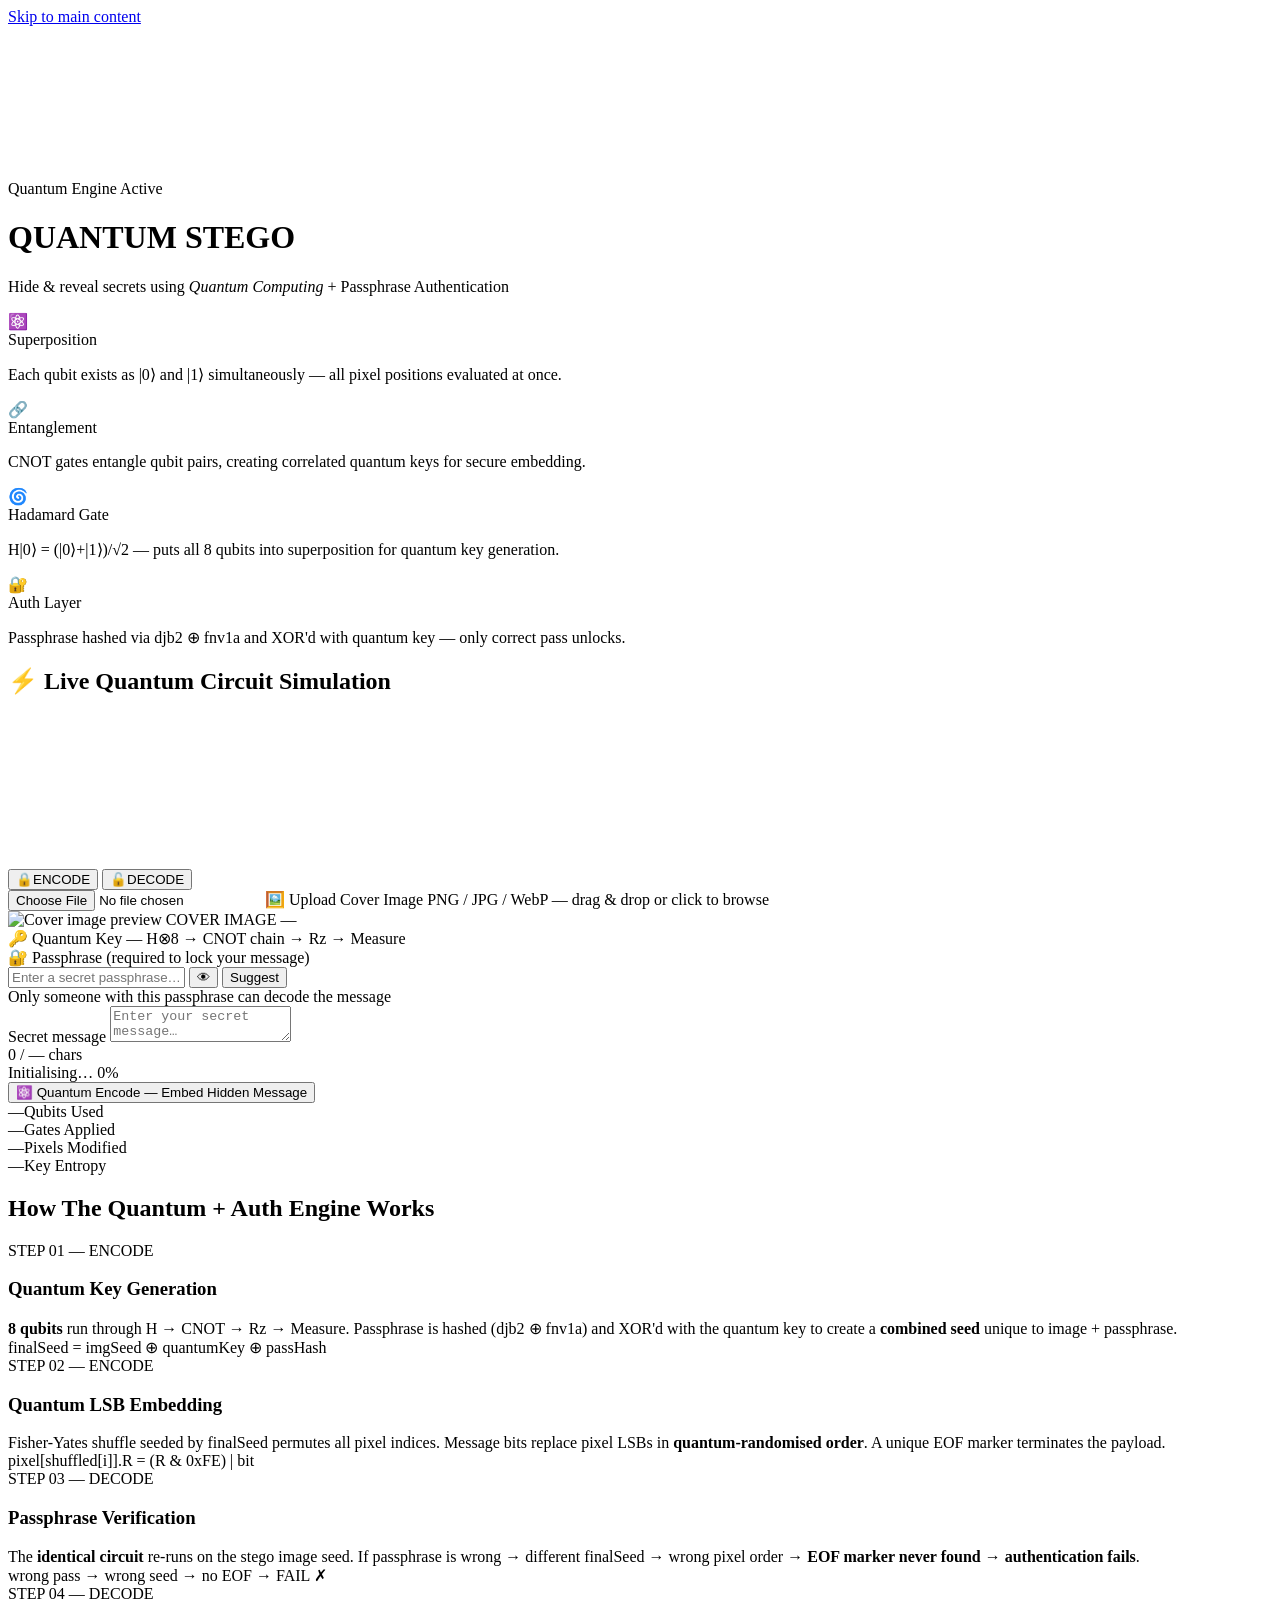
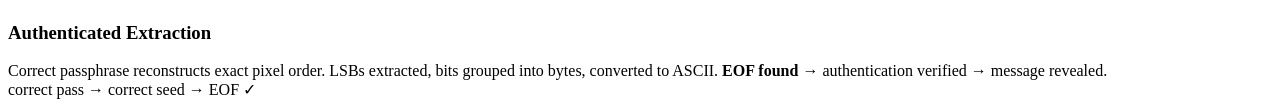
==== index.html @ 353dd875 "Add files via upload" ====
<!DOCTYPE html>
<html lang="en" dir="ltr">
<head>
  <meta charset="UTF-8"/>
  <meta name="viewport" content="width=device-width, initial-scale=1.0"/>
  <meta name="description" content="QuantumStego — Hide and reveal secret messages in images using quantum computing simulation and passphrase authentication."/>
  <meta name="theme-color" content="#03070f"/>
  <title>QuantumStego — Quantum-Powered Steganography</title>
  <link rel="preconnect" href="https://fonts.googleapis.com"/>
  <link rel="preconnect" href="https://fonts.gstatic.com" crossorigin/>
  <link href="https://fonts.googleapis.com/css2?family=Share+Tech+Mono&family=Orbitron:wght@400;700;900&family=Rajdhani:wght@300;400;600;700&display=swap" rel="stylesheet"/>
  <link rel="stylesheet" href="css/style.css"/>
</head>
<body>
  <a class="skip-link" href="#main-content">Skip to main content</a>
  <div id="js-particles" aria-hidden="true"></div>
  <canvas id="js-bg-canvas" aria-hidden="true"></canvas>
 
  <div class="app-wrapper" id="main-content">
 
    <header class="site-header" role="banner">
      <div class="status-badge" aria-live="polite">
        <span class="status-dot" aria-hidden="true"></span>
        Quantum Engine Active
      </div>
      <h1 class="site-title">QUANTUM STEGO</h1>
      <p class="site-tagline">
        Hide &amp; reveal secrets using <em>Quantum Computing</em> + Passphrase Authentication
      </p>
    </header>
 
    <section class="concept-grid" aria-label="Quantum concepts">
      <article class="concept-card cc--cyan" tabindex="0">
        <span class="concept-icon" aria-hidden="true">⚛️</span>
        <div class="concept-name">Superposition</div>
        <p class="concept-desc">Each qubit exists as |0⟩ and |1⟩ simultaneously — all pixel positions evaluated at once.</p>
      </article>
      <article class="concept-card cc--teal" tabindex="0">
        <span class="concept-icon" aria-hidden="true">🔗</span>
        <div class="concept-name">Entanglement</div>
        <p class="concept-desc">CNOT gates entangle qubit pairs, creating correlated quantum keys for secure embedding.</p>
      </article>
      <article class="concept-card cc--gold" tabindex="0">
        <span class="concept-icon" aria-hidden="true">🌀</span>
        <div class="concept-name">Hadamard Gate</div>
        <p class="concept-desc">H|0⟩ = (|0⟩+|1⟩)/√2 — puts all 8 qubits into superposition for quantum key generation.</p>
      </article>
      <article class="concept-card cc--green" tabindex="0">
        <span class="concept-icon" aria-hidden="true">🔐</span>
        <div class="concept-name">Auth Layer</div>
        <p class="concept-desc">Passphrase hashed via djb2 ⊕ fnv1a and XOR'd with quantum key — only correct pass unlocks.</p>
      </article>
    </section>
 
    <section class="circuit-section" aria-label="Live quantum circuit simulation">
      <div class="section-heading">
        <h2>⚡ Live Quantum Circuit Simulation</h2>
      </div>
      <canvas id="js-circuit-canvas" aria-label="Animated quantum circuit with 8 qubits"></canvas>
    </section>
 
    <div class="tab-bar" role="tablist" aria-label="Application mode">
      <button class="tab-btn" role="tab" id="tab-encode" aria-selected="true" aria-controls="panel-encode" onclick="App.switchTab('encode')">
        <span class="tab-icon" aria-hidden="true">🔒</span>ENCODE
      </button>
      <button class="tab-btn" role="tab" id="tab-decode" aria-selected="false" aria-controls="panel-decode" onclick="App.switchTab('decode')">
        <span class="tab-icon" aria-hidden="true">🔓</span>DECODE
      </button>
    </div>
 
    <!-- ENCODE PANEL -->
    <section class="main-panel" id="panel-encode" role="tabpanel" aria-labelledby="tab-encode">
      <div class="drop-zone" id="enc-dropzone" aria-label="Upload cover image">
        <input class="drop-zone__file-input" type="file" id="enc-file-input" accept="image/png,image/jpeg,image/webp,image/bmp" aria-label="Choose a cover image file"/>
        <span class="drop-zone__icon" aria-hidden="true">🖼️</span>
        <span class="drop-zone__title">Upload Cover Image</span>
        <span class="drop-zone__sub">PNG / JPG / WebP — drag &amp; drop or click to browse</span>
      </div>
 
      <div class="preview-grid" id="enc-preview-grid">
        <div class="preview-box">
          <img class="preview-box__img" id="enc-preview-img" src="" alt="Cover image preview"/>
          <span class="preview-box__label">COVER IMAGE</span>
          <span class="preview-box__info" id="enc-img-info" aria-live="polite">—</span>
        </div>
        <div class="preview-box" id="enc-stego-box" hidden>
          <img class="preview-box__img" id="enc-stego-img" src="" alt="Stego image"/>
          <span class="preview-box__label">STEGO IMAGE — hidden text embedded</span>
          <span class="preview-box__info" id="enc-stego-info" aria-live="polite">—</span>
        </div>
      </div>
 
      <div class="key-panel" id="enc-key-panel" aria-label="Quantum key information">
        <div class="key-panel__label">🔑 Quantum Key — H⊗8 → CNOT chain → Rz → Measure</div>
        <div class="key-bits" id="enc-key-bits" role="list" aria-label="Quantum key bits"></div>
        <div class="key-stats" id="enc-key-stats" aria-live="polite"></div>
      </div>
 
      <div class="passphrase-group" role="group" aria-labelledby="enc-pass-label">
        <div class="passphrase-label" id="enc-pass-label">
          <span aria-hidden="true">🔐</span> Passphrase (required to lock your message)
        </div>
        <div class="passphrase-row">
          <input class="passphrase-input" type="password" id="enc-passphrase" autocomplete="new-password" spellcheck="false" placeholder="Enter a secret passphrase…" aria-describedby="enc-pass-hint"/>
          <button class="passphrase-toggle" type="button" id="enc-pass-toggle" aria-label="Toggle passphrase visibility">👁</button>
          <button class="passphrase-suggest" type="button" id="enc-pass-suggest" aria-label="Generate a suggested strong passphrase">Suggest</button>
        </div>
        <div class="strength-bar-track" aria-hidden="true">
          <div class="strength-bar-fill" id="enc-strength-fill"></div>
        </div>
        <span class="passphrase-hint" id="enc-pass-hint" aria-live="polite">Only someone with this passphrase can decode the message</span>
      </div>
 
      <label for="enc-message" class="visually-hidden">Secret message</label>
      <textarea class="message-textarea" id="enc-message" placeholder="Enter your secret message…" aria-describedby="enc-char-counter" maxlength="100000"></textarea>
      <div class="char-counter" id="enc-char-counter" aria-live="polite">0 / — chars</div>
 
      <div class="process-log" id="enc-log" role="log" aria-label="Encoding process log" aria-live="polite"></div>
 
      <div class="progress-wrap" id="enc-progress" role="progressbar" aria-valuemin="0" aria-valuemax="100" aria-valuenow="0">
        <div class="progress-header">
          <span class="progress-header__label" id="enc-progress-label">Initialising…</span>
          <span class="progress-header__pct" id="enc-progress-pct">0%</span>
        </div>
        <div class="progress-track">
          <div class="progress-fill" id="enc-progress-fill"></div>
        </div>
      </div>
 
      <button class="btn btn--cyan" id="enc-submit-btn" type="button" onclick="App.runEncode()">⚛️ Quantum Encode — Embed Hidden Message</button>
      <button class="btn btn--gold" id="enc-download-btn" type="button" hidden onclick="App.downloadStego()">⬇ Download Stego Image (PNG)</button>
 
      <div class="stats-grid" id="enc-stats" aria-label="Encoding statistics">
        <div class="stat-card"><span class="stat-value" id="enc-stat-qubits">—</span><span class="stat-label">Qubits Used</span></div>
        <div class="stat-card"><span class="stat-value" id="enc-stat-gates">—</span><span class="stat-label">Gates Applied</span></div>
        <div class="stat-card"><span class="stat-value" id="enc-stat-pixels">—</span><span class="stat-label">Pixels Modified</span></div>
        <div class="stat-card"><span class="stat-value" id="enc-stat-entropy">—</span><span class="stat-label">Key Entropy</span></div>
      </div>
    </section>
 
    <!-- DECODE PANEL -->
    <section class="main-panel" id="panel-decode" role="tabpanel" aria-labelledby="tab-decode" hidden>
      <div class="drop-zone" id="dec-dropzone" aria-label="Upload stego image">
        <input class="drop-zone__file-input" type="file" id="dec-file-input" accept="image/png,image/jpeg,image/webp,image/bmp" aria-label="Choose a stego image file"/>
        <span class="drop-zone__icon" aria-hidden="true">🔍</span>
        <span class="drop-zone__title">Upload Stego Image</span>
        <span class="drop-zone__sub">Upload the PNG encoded with QuantumStego</span>
      </div>
 
      <div class="preview-grid" id="dec-preview-grid">
        <div class="preview-box">
          <img class="preview-box__img" id="dec-preview-img" src="" alt="Stego image preview"/>
          <span class="preview-box__label">STEGO IMAGE</span>
          <span class="preview-box__info" id="dec-img-info" aria-live="polite">—</span>
        </div>
        <div class="preview-box">
          <div class="pixel-bitmap" id="dec-pixel-bitmap" aria-label="LSB pixel map" role="img"></div>
          <span class="preview-box__label">QUANTUM LSB PIXEL MAP (first 64 pixels)</span>
          <span class="preview-box__info" id="dec-lsb-info" aria-live="polite">—</span>
        </div>
      </div>
 
      <div class="key-panel" id="dec-key-panel" aria-label="Reconstructed quantum key">
        <div class="key-panel__label">🔑 Reconstructed Quantum Key</div>
        <div class="key-bits" id="dec-key-bits" role="list" aria-label="Reconstructed quantum key bits"></div>
        <div class="key-stats" id="dec-key-stats" aria-live="polite"></div>
      </div>
 
      <div class="passphrase-group" role="group" aria-labelledby="dec-pass-label">
        <div class="passphrase-label" id="dec-pass-label">
          <span aria-hidden="true">🔐</span> Enter Passphrase to Unlock
        </div>
        <div class="passphrase-row">
          <input class="passphrase-input" type="password" id="dec-passphrase" autocomplete="current-password" spellcheck="false" placeholder="Enter the passphrase used during encoding…" aria-describedby="dec-pass-hint"/>
          <button class="passphrase-toggle" type="button" id="dec-pass-toggle" aria-label="Toggle passphrase visibility">👁</button>
        </div>
        <span class="passphrase-hint" id="dec-pass-hint">⚠ Wrong passphrase = authentication fails — only encoder's passphrase works</span>
      </div>
 
      <div class="auth-alert" id="dec-auth-alert" role="alert" aria-live="assertive">
        🚫 <strong>Authentication Failed</strong> — Incorrect passphrase or this image contains no QuantumStego payload. Please verify your passphrase and try again.
      </div>
 
      <div class="process-log" id="dec-log" role="log" aria-label="Decoding process log" aria-live="polite"></div>
 
      <div class="progress-wrap" id="dec-progress" role="progressbar" aria-valuemin="0" aria-valuemax="100" aria-valuenow="0">
        <div class="progress-header">
          <span class="progress-header__label" id="dec-progress-label">Initialising decoder…</span>
          <span class="progress-header__pct" id="dec-progress-pct">0%</span>
        </div>
        <div class="progress-track">
          <div class="progress-fill" id="dec-progress-fill"></div>
        </div>
      </div>
 
      <button class="btn btn--green" id="dec-submit-btn" type="button" onclick="App.runDecode()">🔓 Quantum Decode — Reveal Hidden Text</button>
 
      <div class="result-section" id="dec-result" aria-live="polite">
        <div class="result-header">
          <span class="result-badge" id="dec-result-badge">—</span>
        </div>
        <div class="result-box" id="dec-result-box">
          <div class="result-text" id="dec-result-text"></div>
        </div>
      </div>
 
      <div class="stats-grid" id="dec-stats" aria-label="Decoding statistics">
        <div class="stat-card"><span class="stat-value" id="dec-stat-qubits">—</span><span class="stat-label">Qubits Measured</span></div>
        <div class="stat-card"><span class="stat-value" id="dec-stat-gates">—</span><span class="stat-label">Gates Applied</span></div>
        <div class="stat-card"><span class="stat-value" id="dec-stat-bits">—</span><span class="stat-label">Bits Extracted</span></div>
        <div class="stat-card"><span class="stat-value" id="dec-stat-fidelity">—</span><span class="stat-label">Fidelity %</span></div>
      </div>
    </section>
 
    <section aria-label="How the quantum engine works">
      <div class="section-heading"><h2>How The Quantum + Auth Engine Works</h2></div>
      <div class="how-grid">
        <article class="how-card">
          <div class="how-card__step">STEP 01 — ENCODE</div>
          <h3 class="how-card__title">Quantum Key Generation</h3>
          <div class="how-card__body"><strong>8 qubits</strong> run through H → CNOT → Rz → Measure. Passphrase is hashed (djb2 ⊕ fnv1a) and XOR'd with the quantum key to create a <strong>combined seed</strong> unique to image + passphrase.<div class="how-card__formula">finalSeed = imgSeed ⊕ quantumKey ⊕ passHash</div></div>
        </article>
        <article class="how-card">
          <div class="how-card__step">STEP 02 — ENCODE</div>
          <h3 class="how-card__title">Quantum LSB Embedding</h3>
          <div class="how-card__body">Fisher-Yates shuffle seeded by finalSeed permutes all pixel indices. Message bits replace pixel LSBs in <strong>quantum-randomised order</strong>. A unique EOF marker terminates the payload.<div class="how-card__formula">pixel[shuffled[i]].R = (R &amp; 0xFE) | bit</div></div>
        </article>
        <article class="how-card">
          <div class="how-card__step">STEP 03 — DECODE</div>
          <h3 class="how-card__title">Passphrase Verification</h3>
          <div class="how-card__body">The <strong>identical circuit</strong> re-runs on the stego image seed. If passphrase is wrong → different finalSeed → wrong pixel order → <strong>EOF marker never found → authentication fails</strong>.<div class="how-card__formula">wrong pass → wrong seed → no EOF → FAIL ✗</div></div>
        </article>
        <article class="how-card">
          <div class="how-card__step">STEP 04 — DECODE</div>
          <h3 class="how-card__title">Authenticated Extraction</h3>
          <div class="how-card__body">Correct passphrase reconstructs exact pixel order. LSBs extracted, bits grouped into bytes, converted to ASCII. <strong>EOF found</strong> → authentication verified → message revealed.<div class="how-card__formula">correct pass → correct seed → EOF ✓</div></div>
        </article>
      </div>
    </section>
 
  </div>
 
  <canvas id="js-work-canvas" aria-hidden="true" hidden></canvas>
  <script src="js/app.js"> </script>
</body>
</html>
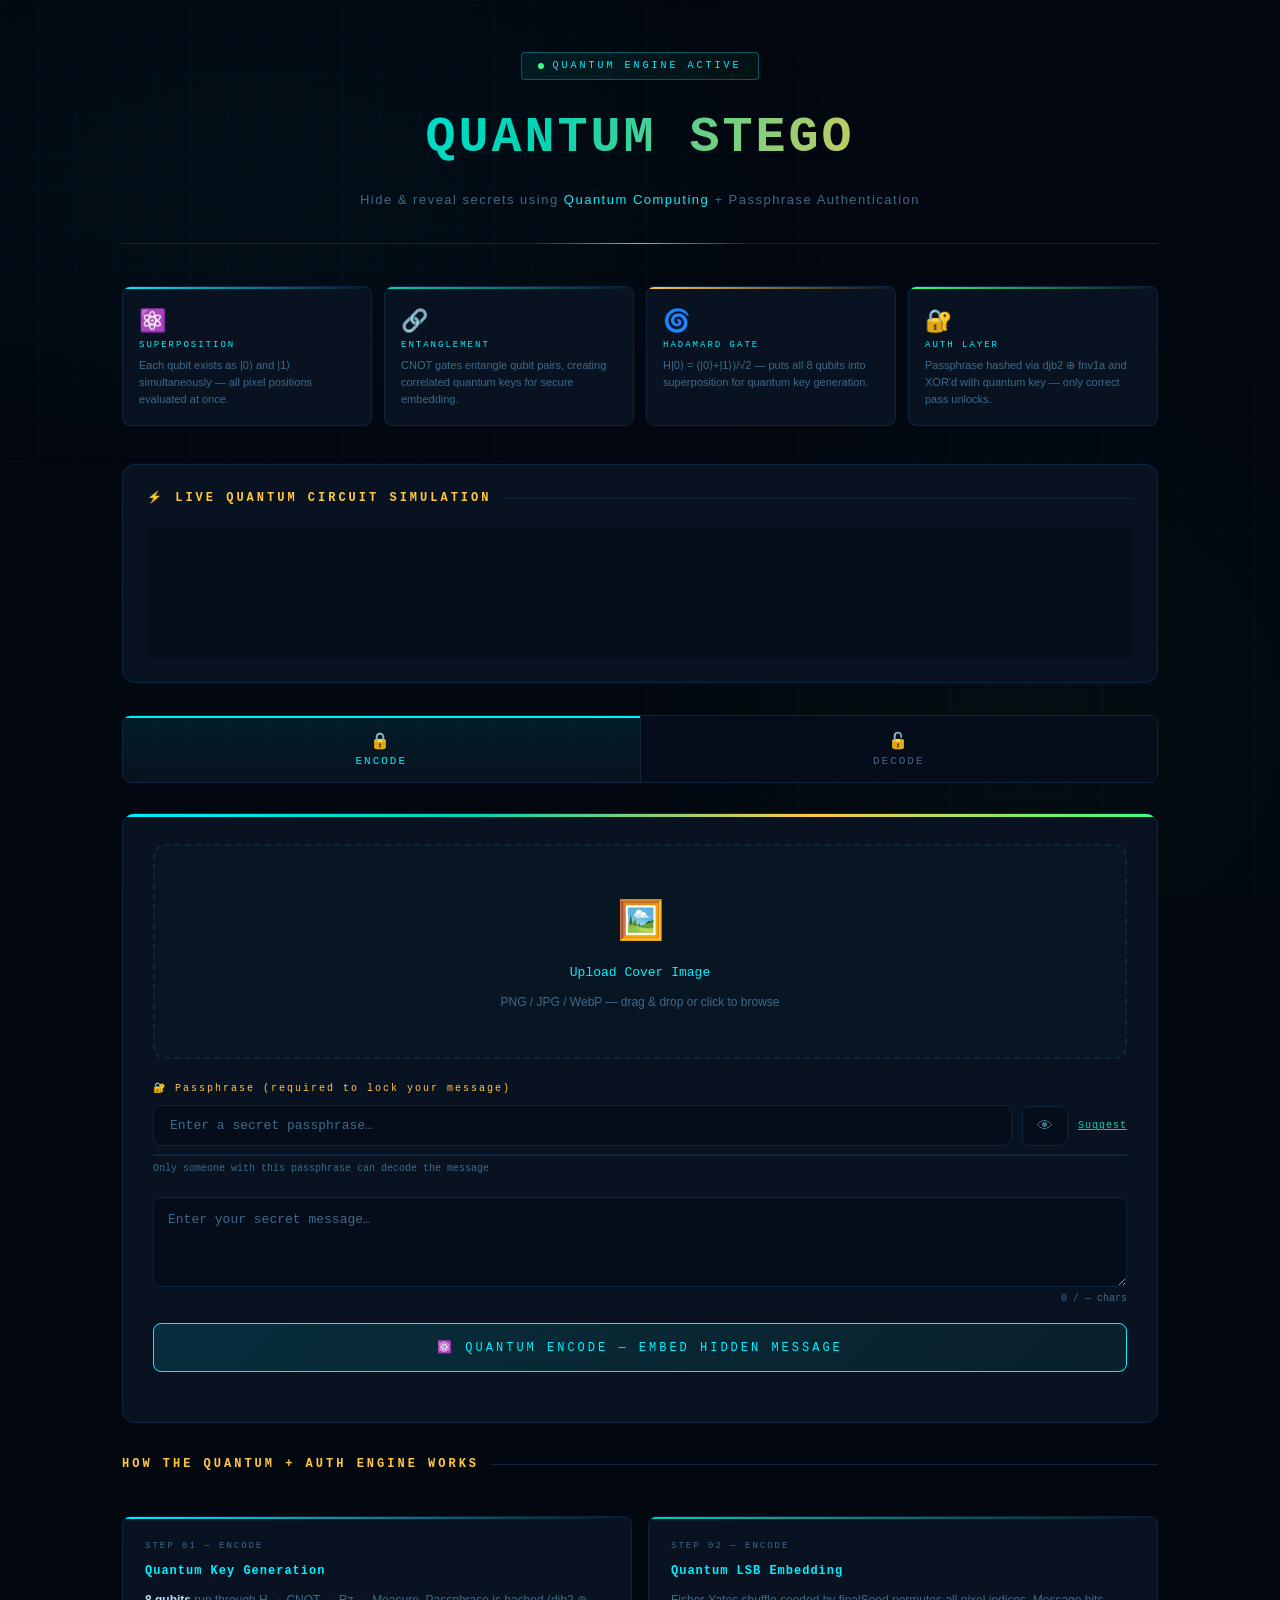
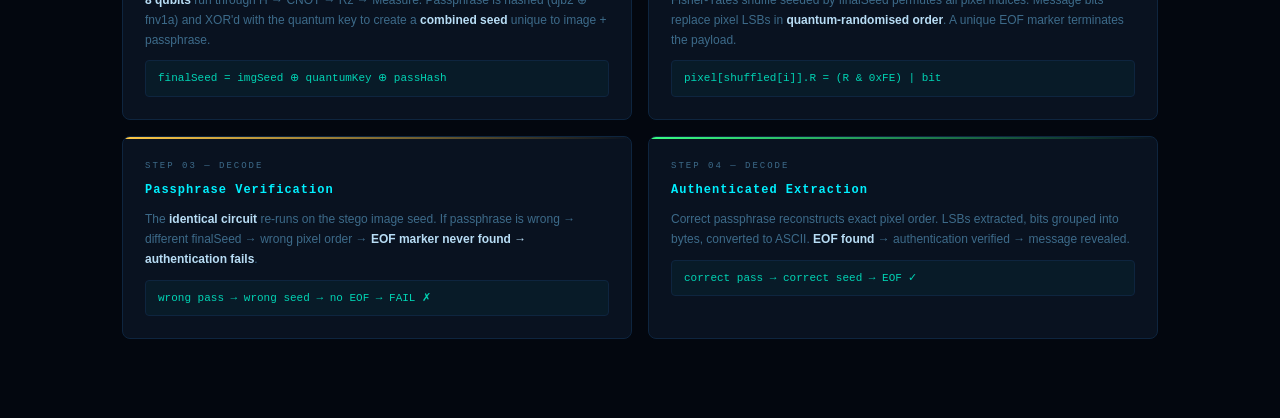
==== commit 44d2159b: "Update print statement from 'Hello' to 'Goodbye'" ====
--- a/index.html
+++ b/index.html
@@ -9,7 +9,7 @@
   <link rel="preconnect" href="https://fonts.googleapis.com"/>
   <link rel="preconnect" href="https://fonts.gstatic.com" crossorigin/>
   <link href="https://fonts.googleapis.com/css2?family=Share+Tech+Mono&family=Orbitron:wght@400;700;900&family=Rajdhani:wght@300;400;600;700&display=swap" rel="stylesheet"/>
-  <link rel="stylesheet" href="css/style.css"/>
+  <link rel="stylesheet" href="style.css"/>
 </head>
 <body>
   <a class="skip-link" href="#main-content">Skip to main content</a>
--- a/style.css
+++ b/style.css
@@ -0,0 +1,363 @@
+/* ============================================================
+   QuantumStego — Complete Stylesheet
+   Save as: css/style.css
+   ============================================================ */
+ 
+:root {
+  --color-bg      : #03070f;
+  --color-surface : #060d1a;
+  --color-panel   : #091220;
+  --color-border  : #0e253f;
+  --color-cyan    : #00f0ff;
+  --color-teal    : #00d4b4;
+  --color-gold    : #ffc947;
+  --color-red     : #ff3d60;
+  --color-green   : #39ff84;
+  --color-text    : #b8ddf5;
+  --color-muted   : #3d6b8a;
+  --shadow-cyan   : 0 0 28px rgba(0,240,255,0.30);
+  --shadow-green  : 0 0 28px rgba(57,255,132,0.30);
+  --shadow-red    : 0 0 28px rgba(255,61,96,0.25);
+  --font-display  : 'Orbitron', monospace;
+  --font-mono     : 'Share Tech Mono', monospace;
+  --font-body     : 'Rajdhani', sans-serif;
+  --radius-sm     : 4px;
+  --radius-md     : 8px;
+  --radius-lg     : 12px;
+  --tr-fast       : 0.18s ease;
+  --tr-base       : 0.28s ease;
+  --max-width     : 1080px;
+}
+ 
+*, *::before, *::after { margin:0; padding:0; box-sizing:border-box; }
+html { scroll-behavior:smooth; }
+body {
+  background:var(--color-bg); color:var(--color-text);
+  font-family:var(--font-body); font-size:15px; line-height:1.6;
+  min-height:100vh; overflow-x:hidden; cursor:crosshair;
+}
+ 
+/* Animated background grid */
+body::before {
+  content:''; position:fixed; inset:0; z-index:0; pointer-events:none;
+  background:
+    radial-gradient(ellipse 80% 60% at 20% 20%,rgba(0,240,255,0.04) 0%,transparent 60%),
+    radial-gradient(ellipse 60% 80% at 80% 80%,rgba(57,255,132,0.03) 0%,transparent 60%),
+    linear-gradient(rgba(0,240,255,0.02) 1px,transparent 1px),
+    linear-gradient(90deg,rgba(0,240,255,0.02) 1px,transparent 1px);
+  background-size:100% 100%,100% 100%,38px 38px,38px 38px;
+  animation:bgShift 32s ease-in-out infinite alternate;
+}
+@keyframes bgShift {
+  0%   { background-position:0 0,0 0,0 0,0 0; }
+  100% { background-position:0 0,0 0,38px 38px,38px 38px; }
+}
+ 
+/* Particles */
+#js-particles { position:fixed; inset:0; z-index:0; pointer-events:none; overflow:hidden; }
+.particle {
+  position:absolute; border-radius:50%;
+  animation:particleFloat linear infinite; opacity:0;
+}
+@keyframes particleFloat {
+  0%   { transform:translateY(105vh) translateX(0) scale(0); opacity:0; }
+  5%   { opacity:1; }
+  95%  { opacity:0.8; }
+  100% { transform:translateY(-5vh) translateX(var(--dx)) scale(0.4); opacity:0; }
+}
+ 
+/* Background circuit canvas */
+#js-bg-canvas {
+  position:fixed; inset:0; width:100%; height:100%;
+  z-index:0; opacity:0.055; pointer-events:none;
+}
+ 
+/* Layout */
+.app-wrapper {
+  position:relative; z-index:1;
+  max-width:var(--max-width); margin:0 auto; padding:0 22px 80px;
+}
+ 
+/* Skip link */
+.skip-link {
+  position:absolute; top:-40px; left:0;
+  background:var(--color-cyan); color:var(--color-bg);
+  padding:8px 14px; font-family:var(--font-mono); font-size:12px;
+  border-radius:0 0 var(--radius-md) 0; transition:top var(--tr-fast); z-index:9999;
+}
+.skip-link:focus { top:0; }
+ 
+/* Visually hidden (accessibility) */
+.visually-hidden {
+  position:absolute; width:1px; height:1px; padding:0;
+  margin:-1px; overflow:hidden; clip:rect(0,0,0,0); border:0;
+}
+[hidden] { display:none !important; }
+ 
+/* ── HEADER ───────────────────────────────────────────── */
+.site-header {
+  text-align:center; padding:52px 0 32px;
+  border-bottom:1px solid var(--color-border); margin-bottom:42px; position:relative;
+}
+.site-header::after {
+  content:''; position:absolute; bottom:-1px; left:50%; transform:translateX(-50%);
+  width:220px; height:1px;
+  background:linear-gradient(90deg,transparent,var(--color-cyan),transparent);
+}
+.status-badge {
+  display:inline-flex; align-items:center; gap:8px;
+  background:linear-gradient(135deg,rgba(0,240,255,0.08),rgba(57,255,132,0.05));
+  border:1px solid rgba(0,240,255,0.3); border-radius:var(--radius-sm);
+  padding:5px 16px; font-size:10px; font-family:var(--font-mono);
+  color:var(--color-cyan); letter-spacing:3px; text-transform:uppercase; margin-bottom:18px;
+}
+.status-dot {
+  width:6px; height:6px; border-radius:50%; background:var(--color-green);
+  animation:pulse 1.5s ease-in-out infinite;
+}
+@keyframes pulse {
+  0%,100% { box-shadow:0 0 0 0 rgba(57,255,132,0.6); }
+  50%      { box-shadow:0 0 0 6px rgba(57,255,132,0); }
+}
+.site-title {
+  font-family:var(--font-display); font-size:clamp(24px,4.5vw,50px); font-weight:900;
+  background:linear-gradient(110deg,var(--color-cyan) 0%,var(--color-teal) 40%,var(--color-gold) 80%);
+  -webkit-background-clip:text; -webkit-text-fill-color:transparent;
+  background-clip:text; letter-spacing:3px; margin-bottom:12px;
+}
+.site-tagline { color:var(--color-muted); font-size:13px; letter-spacing:1.5px; font-weight:300; }
+.site-tagline em { color:var(--color-cyan); font-style:normal; }
+ 
+/* ── CONCEPT CARDS ────────────────────────────────────── */
+.concept-grid {
+  display:grid; grid-template-columns:repeat(4,1fr); gap:12px; margin-bottom:38px;
+}
+.concept-card {
+  background:var(--color-panel); border:1px solid var(--color-border);
+  border-radius:var(--radius-md); padding:16px; position:relative; overflow:hidden;
+  transition:transform var(--tr-base),border-color var(--tr-base),box-shadow var(--tr-base);
+}
+.concept-card::before { content:''; position:absolute; top:0; left:0; right:0; height:2px; }
+.concept-card:hover { border-color:var(--color-cyan); transform:translateY(-3px); box-shadow:var(--shadow-cyan); }
+.cc--cyan::before  { background:linear-gradient(90deg,var(--color-cyan),transparent); }
+.cc--teal::before  { background:linear-gradient(90deg,var(--color-teal),transparent); }
+.cc--gold::before  { background:linear-gradient(90deg,var(--color-gold),transparent); }
+.cc--green::before { background:linear-gradient(90deg,var(--color-green),transparent); }
+.concept-icon { font-size:22px; margin-bottom:8px; }
+.concept-name { font-family:var(--font-mono); font-size:9px; color:var(--color-cyan); letter-spacing:2px; text-transform:uppercase; margin-bottom:5px; }
+.concept-desc { font-size:11px; color:var(--color-muted); line-height:1.55; }
+ 
+/* ── CIRCUIT SECTION ──────────────────────────────────── */
+.circuit-section {
+  background:var(--color-panel); border:1px solid var(--color-border);
+  border-radius:var(--radius-lg); padding:24px; margin-bottom:32px;
+}
+.section-heading { display:flex; align-items:center; gap:12px; margin-bottom:20px; }
+.section-heading h2 { font-family:var(--font-display); font-size:12px; color:var(--color-gold); letter-spacing:3px; text-transform:uppercase; }
+.section-heading::after { content:''; flex:1; height:1px; background:var(--color-border); }
+#js-circuit-canvas { width:100%; height:130px; display:block; border-radius:var(--radius-md); background:var(--color-surface); }
+ 
+/* ── TABS ─────────────────────────────────────────────── */
+.tab-bar { display:flex; border:1px solid var(--color-border); border-radius:var(--radius-md); overflow:hidden; margin-bottom:30px; }
+.tab-btn {
+  flex:1; padding:15px; text-align:center; cursor:pointer;
+  font-family:var(--font-display); font-size:11px; letter-spacing:2px; text-transform:uppercase;
+  transition:all var(--tr-base); color:var(--color-muted);
+  border-right:1px solid var(--color-border); background:var(--color-surface);
+  border-top:none; border-bottom:none; border-left:none;
+}
+.tab-btn:last-child { border-right:none; }
+.tab-btn:focus-visible { outline:2px solid var(--color-cyan); outline-offset:-2px; }
+.tab-btn[aria-selected="true"] {
+  color:var(--color-cyan);
+  background:linear-gradient(180deg,rgba(0,240,255,0.10),var(--color-panel));
+  box-shadow:inset 0 2px 0 var(--color-cyan);
+}
+.tab-icon { font-size:16px; display:block; margin-bottom:4px; }
+ 
+/* ── MAIN PANEL ───────────────────────────────────────── */
+.main-panel {
+  background:var(--color-panel); border:1px solid var(--color-border);
+  border-radius:var(--radius-lg); padding:30px; position:relative;
+  overflow:hidden; margin-bottom:32px;
+}
+.main-panel::before {
+  content:''; position:absolute; top:0; left:0; right:0; height:3px;
+  background:linear-gradient(90deg,var(--color-cyan),var(--color-teal),var(--color-gold),var(--color-green));
+}
+ 
+/* ── DROP ZONE ────────────────────────────────────────── */
+.drop-zone {
+  border:2px dashed var(--color-border); border-radius:var(--radius-lg);
+  padding:44px 24px; text-align:center; cursor:pointer;
+  transition:all var(--tr-base); background:rgba(0,240,255,0.015);
+  position:relative; margin-bottom:22px;
+}
+.drop-zone:hover, .drop-zone.is-over {
+  border-color:var(--color-cyan); background:rgba(0,240,255,0.06); box-shadow:var(--shadow-cyan);
+}
+.drop-zone__file-input { position:absolute; inset:0; opacity:0; cursor:pointer; width:100%; height:100%; }
+.drop-zone__icon { font-size:38px; margin-bottom:12px; display:block; animation:dzFloat 3s ease-in-out infinite; }
+@keyframes dzFloat { 0%,100%{transform:translateY(0);}50%{transform:translateY(-7px);} }
+.drop-zone__title { font-family:var(--font-display); font-size:13px; color:var(--color-cyan); margin-bottom:6px; display:block; }
+.drop-zone__sub { font-size:12px; color:var(--color-muted); }
+ 
+/* ── PREVIEW GRID ─────────────────────────────────────── */
+.preview-grid { display:none; grid-template-columns:1fr 1fr; gap:20px; margin-bottom:22px; }
+.preview-grid.is-visible { display:grid; }
+.preview-box { background:var(--color-surface); border:1px solid var(--color-border); border-radius:var(--radius-md); overflow:hidden; text-align:center; padding:14px; }
+.preview-box__img { max-width:100%; max-height:220px; border-radius:var(--radius-md); display:block; margin:0 auto; }
+.preview-box__label { font-size:10px; color:var(--color-muted); margin-top:8px; font-family:var(--font-mono); letter-spacing:1px; display:block; }
+.preview-box__info { font-size:11px; color:var(--color-cyan); margin-top:4px; font-family:var(--font-mono); display:block; }
+.pixel-bitmap { display:flex; flex-wrap:wrap; gap:2px; justify-content:center; padding:8px; }
+.pixel-bit { width:14px; height:14px; border-radius:2px; display:flex; align-items:center; justify-content:center; font-size:7px; font-family:monospace; border:1px solid var(--color-border); }
+.pixel-bit--one  { background:rgba(0,240,255,0.45); color:var(--color-cyan); }
+.pixel-bit--zero { background:rgba(14,37,63,0.8);   color:var(--color-muted); }
+ 
+/* ── KEY PANEL ────────────────────────────────────────── */
+.key-panel { background:var(--color-surface); border:1px solid var(--color-border); border-radius:var(--radius-md); padding:16px; margin-bottom:20px; display:none; }
+.key-panel.is-visible { display:block; }
+.key-panel__label { font-family:var(--font-display); font-size:10px; color:var(--color-gold); letter-spacing:2px; margin-bottom:10px; }
+.key-bits { display:flex; flex-wrap:wrap; gap:3px; margin-bottom:10px; }
+.qb { width:22px; height:22px; border-radius:var(--radius-sm); display:flex; align-items:center; justify-content:center; font-size:9px; font-family:var(--font-mono); font-weight:700; transition:all var(--tr-base); cursor:help; }
+.qb.zero  { background:rgba(0,240,255,0.06); color:var(--color-muted); border:1px solid #0e253f; }
+.qb.one   { background:rgba(0,240,255,0.22); color:var(--color-cyan);  border:1px solid rgba(0,240,255,0.4); }
+.qb.super { background:linear-gradient(135deg,rgba(0,240,255,0.15),rgba(255,201,71,0.15)); color:var(--color-gold); border:1px solid rgba(255,201,71,0.4); animation:superpose 0.85s ease-in-out infinite alternate; }
+@keyframes superpose { 0%{opacity:0.5;transform:scale(0.93);}100%{opacity:1;transform:scale(1);} }
+.key-stats { display:flex; flex-wrap:wrap; gap:14px; font-size:11px; font-family:var(--font-mono); }
+.key-stat span:first-child { color:var(--color-muted); }
+.key-stat span:last-child  { color:var(--color-cyan); }
+ 
+/* ── PASSPHRASE ───────────────────────────────────────── */
+.passphrase-group { margin-bottom:20px; }
+.passphrase-label { font-family:var(--font-display); font-size:10px; color:var(--color-gold); letter-spacing:2px; margin-bottom:8px; display:flex; align-items:center; gap:8px; }
+.passphrase-row { display:flex; gap:10px; align-items:center; }
+.passphrase-input {
+  flex:1; background:var(--color-surface); border:1px solid var(--color-border);
+  border-radius:var(--radius-md); padding:12px 16px; color:var(--color-text);
+  font-family:var(--font-mono); font-size:13px; outline:none;
+  transition:border-color var(--tr-base),box-shadow var(--tr-base); letter-spacing:1px; width:100%;
+}
+.passphrase-input:focus { border-color:var(--color-gold); box-shadow:0 0 20px rgba(255,201,71,0.20); }
+.passphrase-input::placeholder { color:var(--color-muted); letter-spacing:0; }
+.passphrase-input.is-invalid { border-color:var(--color-red); }
+.passphrase-toggle { background:var(--color-surface); border:1px solid var(--color-border); border-radius:var(--radius-md); padding:10px 14px; cursor:pointer; color:var(--color-muted); font-size:16px; transition:all var(--tr-fast); flex-shrink:0; }
+.passphrase-toggle:hover { border-color:var(--color-gold); color:var(--color-gold); }
+.passphrase-suggest { background:transparent; border:none; color:var(--color-teal); font-family:var(--font-mono); font-size:10px; cursor:pointer; padding:0; letter-spacing:1px; text-decoration:underline; flex-shrink:0; }
+.passphrase-suggest:hover { color:var(--color-cyan); }
+.strength-bar-track { height:2px; background:var(--color-border); border-radius:1px; margin-top:8px; overflow:hidden; }
+.strength-bar-fill { height:100%; width:0%; border-radius:1px; transition:width 0.35s ease,background 0.35s ease; }
+.passphrase-hint { font-size:10px; color:var(--color-muted); font-family:var(--font-mono); margin-top:5px; min-height:14px; display:block; }
+ 
+/* ── TEXTAREA ─────────────────────────────────────────── */
+.message-textarea {
+  width:100%; background:var(--color-surface); border:1px solid var(--color-border);
+  border-radius:var(--radius-md); padding:14px; color:var(--color-text);
+  font-family:var(--font-mono); font-size:13px; resize:vertical; min-height:90px;
+  outline:none; transition:border-color var(--tr-base),box-shadow var(--tr-base);
+  margin-bottom:18px; display:block;
+}
+.message-textarea:focus { border-color:var(--color-cyan); box-shadow:var(--shadow-cyan); }
+.message-textarea::placeholder { color:var(--color-muted); }
+.char-counter { font-size:10px; font-family:var(--font-mono); color:var(--color-muted); text-align:right; margin-top:-14px; margin-bottom:16px; }
+.char-counter.is-over { color:var(--color-red); }
+ 
+/* ── PROCESS LOG ──────────────────────────────────────── */
+.process-log {
+  background:var(--color-surface); border:1px solid var(--color-border);
+  border-radius:var(--radius-md); padding:14px; font-family:var(--font-mono);
+  font-size:11px; max-height:140px; overflow-y:auto; margin-bottom:18px; display:none;
+}
+.process-log.is-visible { display:block; }
+.process-log::-webkit-scrollbar { width:4px; }
+.process-log::-webkit-scrollbar-thumb { background:var(--color-border); border-radius:2px; }
+.log-line { margin-bottom:5px; display:flex; gap:8px; align-items:flex-start; }
+.log-time { color:var(--color-muted); flex-shrink:0; }
+.log-msg.info  { color:var(--color-cyan); }
+.log-msg.proc  { color:var(--color-teal); }
+.log-msg.ok    { color:var(--color-green); }
+.log-msg.warn  { color:var(--color-gold); }
+.log-msg.auth  { color:var(--color-red); }
+.log-msg.error { color:var(--color-red); font-weight:bold; }
+ 
+/* ── PROGRESS BAR ─────────────────────────────────────── */
+.progress-wrap { margin-bottom:18px; display:none; }
+.progress-wrap.is-visible { display:block; }
+.progress-header { display:flex; justify-content:space-between; font-size:11px; font-family:var(--font-mono); margin-bottom:6px; }
+.progress-header__label { color:var(--color-muted); }
+.progress-header__pct   { color:var(--color-cyan); }
+.progress-track { height:3px; background:var(--color-border); border-radius:2px; overflow:hidden; }
+.progress-fill { height:100%; width:0%; border-radius:2px; background:linear-gradient(90deg,var(--color-cyan),var(--color-teal),var(--color-green)); transition:width 0.15s linear; position:relative; }
+.progress-fill::after { content:''; position:absolute; right:0; top:-2px; width:6px; height:7px; background:var(--color-cyan); border-radius:50%; box-shadow:0 0 8px var(--color-cyan); }
+ 
+/* ── BUTTONS ──────────────────────────────────────────── */
+.btn {
+  display:flex; align-items:center; justify-content:center; gap:10px;
+  width:100%; padding:16px; border-radius:var(--radius-md);
+  font-family:var(--font-display); font-size:12px; letter-spacing:3px; text-transform:uppercase;
+  cursor:pointer; transition:all var(--tr-base); position:relative; overflow:hidden;
+  border:1px solid; margin-bottom:20px;
+}
+.btn::before { content:''; position:absolute; inset:0; background:linear-gradient(90deg,transparent,rgba(255,255,255,0.06),transparent); transform:translateX(-100%); transition:transform 0.6s ease; }
+.btn:hover::before { transform:translateX(100%); }
+.btn:hover { transform:translateY(-2px); }
+.btn:focus-visible { outline:2px solid currentColor; outline-offset:3px; }
+.btn:disabled { opacity:0.35; cursor:not-allowed; transform:none; box-shadow:none; }
+.btn--cyan  { background:linear-gradient(135deg,rgba(0,240,255,0.12),rgba(0,212,180,0.08)); border-color:var(--color-cyan);  color:var(--color-cyan); }
+.btn--green { background:linear-gradient(135deg,rgba(57,255,132,0.12),rgba(0,212,180,0.08)); border-color:var(--color-green); color:var(--color-green); }
+.btn--gold  { background:linear-gradient(135deg,rgba(255,201,71,0.12),rgba(255,140,0,0.06));  border-color:var(--color-gold);  color:var(--color-gold); }
+.btn--cyan:not(:disabled):hover  { box-shadow:var(--shadow-cyan); }
+.btn--green:not(:disabled):hover { box-shadow:var(--shadow-green); }
+ 
+/* ── AUTH ALERT ───────────────────────────────────────── */
+.auth-alert { display:none; background:rgba(255,61,96,0.08); border:1px solid rgba(255,61,96,0.35); border-radius:var(--radius-md); padding:14px 18px; margin-bottom:18px; font-family:var(--font-mono); font-size:12px; color:var(--color-red); line-height:1.6; }
+.auth-alert.is-visible { display:block; }
+ 
+/* ── RESULT ───────────────────────────────────────────── */
+.result-section { display:none; }
+.result-section.is-visible { display:block; }
+.result-header { display:flex; align-items:center; gap:10px; margin-bottom:14px; }
+.result-badge { padding:4px 12px; border-radius:var(--radius-sm); font-size:10px; font-family:var(--font-mono); letter-spacing:2px; text-transform:uppercase; border:1px solid; }
+.result-badge--ok   { background:rgba(57,255,132,0.15); border-color:var(--color-green); color:var(--color-green); }
+.result-badge--fail { background:rgba(255,61,96,0.12);  border-color:var(--color-red);   color:var(--color-red); }
+.result-box { background:var(--color-surface); border:1px solid var(--color-border); border-radius:var(--radius-md); padding:20px 20px 20px 24px; font-family:var(--font-mono); font-size:13px; line-height:1.8; color:var(--color-text); min-height:70px; position:relative; overflow:hidden; word-break:break-word; }
+.result-box::before { content:''; position:absolute; top:0; left:0; width:3px; height:100%; }
+.result-box--ok::before   { background:linear-gradient(to bottom,var(--color-green),var(--color-teal)); }
+.result-box--fail::before { background:linear-gradient(to bottom,var(--color-red),#ff8c00); }
+.result-text { animation:revealIn 0.45s ease-out; }
+@keyframes revealIn { from{opacity:0;transform:translateY(5px);}to{opacity:1;transform:translateY(0);} }
+ 
+/* ── STATS GRID ───────────────────────────────────────── */
+.stats-grid { display:none; grid-template-columns:repeat(4,1fr); gap:12px; margin-top:20px; }
+.stats-grid.is-visible { display:grid; }
+.stat-card { background:var(--color-surface); border:1px solid var(--color-border); border-radius:var(--radius-md); padding:14px; text-align:center; }
+.stat-value { font-family:var(--font-display); font-size:18px; font-weight:700; background:linear-gradient(135deg,var(--color-cyan),var(--color-teal)); -webkit-background-clip:text; -webkit-text-fill-color:transparent; background-clip:text; margin-bottom:4px; display:block; }
+.stat-label { font-size:10px; color:var(--color-muted); font-family:var(--font-mono); letter-spacing:1px; display:block; }
+ 
+/* ── HOW IT WORKS ─────────────────────────────────────── */
+.how-grid { display:grid; grid-template-columns:1fr 1fr; gap:16px; margin-top:42px; }
+.how-card { background:var(--color-panel); border:1px solid var(--color-border); border-radius:var(--radius-md); padding:22px; position:relative; overflow:hidden; }
+.how-card::before { content:''; position:absolute; top:0; left:0; right:0; height:2px; }
+.how-card:nth-child(1)::before { background:linear-gradient(90deg,var(--color-cyan),transparent); }
+.how-card:nth-child(2)::before { background:linear-gradient(90deg,var(--color-teal),transparent); }
+.how-card:nth-child(3)::before { background:linear-gradient(90deg,var(--color-gold),transparent); }
+.how-card:nth-child(4)::before { background:linear-gradient(90deg,var(--color-green),transparent); }
+.how-card__step  { font-family:var(--font-display); font-size:9px; color:var(--color-muted); letter-spacing:2px; margin-bottom:8px; }
+.how-card__title { font-family:var(--font-display); font-size:12px; color:var(--color-cyan); margin-bottom:10px; letter-spacing:1px; }
+.how-card__body  { font-size:12px; color:var(--color-muted); line-height:1.65; }
+.how-card__body strong { color:var(--color-text); }
+.how-card__formula { margin-top:10px; padding:8px 12px; background:rgba(0,240,255,0.04); border:1px solid var(--color-border); border-radius:var(--radius-sm); font-family:var(--font-mono); font-size:11px; color:var(--color-teal); }
+ 
+/* ── RESPONSIVE ───────────────────────────────────────── */
+@media (max-width:720px) {
+  .concept-grid { grid-template-columns:1fr 1fr; }
+  .preview-grid { grid-template-columns:1fr; }
+  .how-grid     { grid-template-columns:1fr; }
+  .stats-grid   { grid-template-columns:1fr 1fr; }
+}
+@media (max-width:480px) {
+  .concept-grid { grid-template-columns:1fr; }
+  .tab-btn      { font-size:9px; padding:12px 8px; }
+}
+ 
+
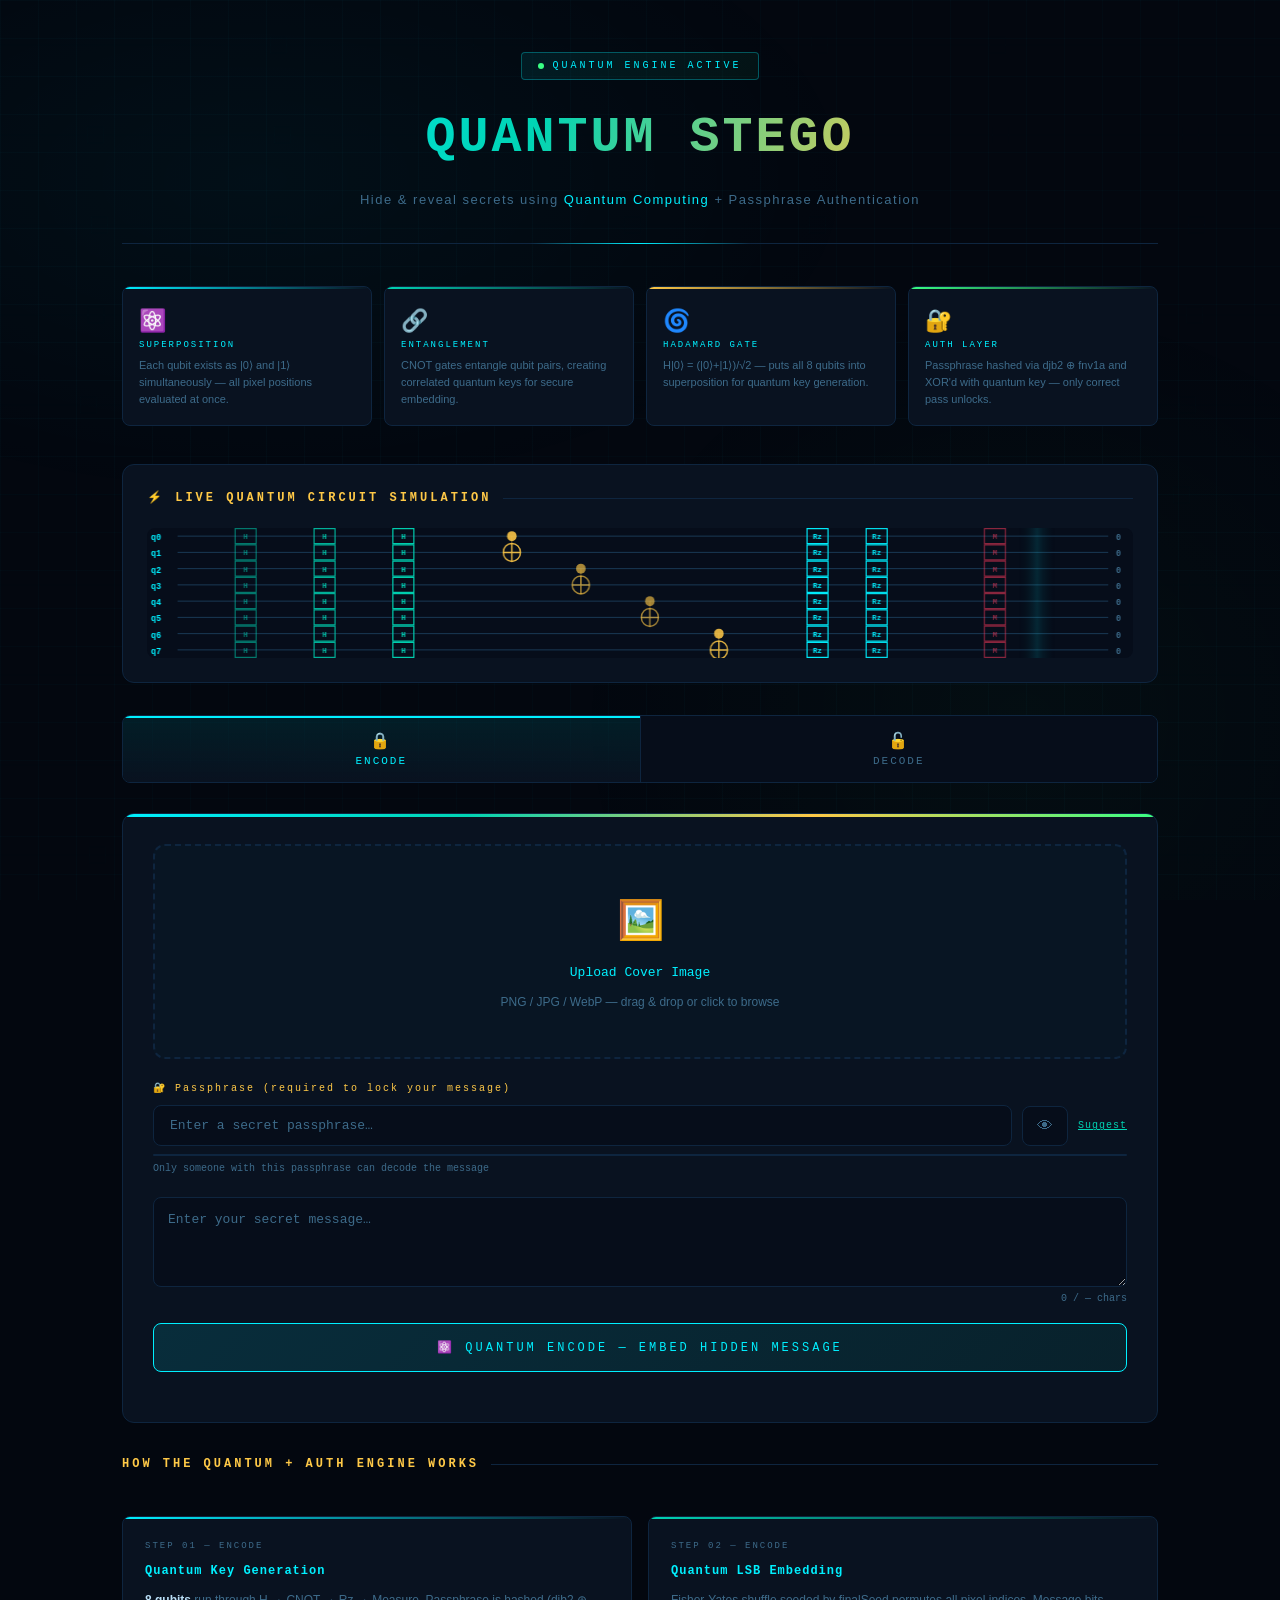
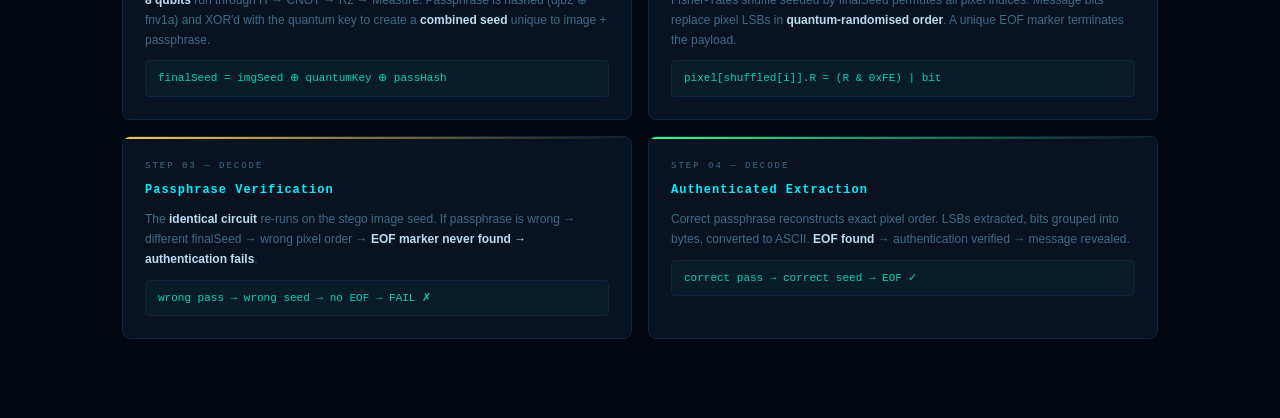
==== commit f61b1598: "Update index.html" ====
--- a/index.html
+++ b/index.html
@@ -241,6 +241,6 @@
   </div>
  
   <canvas id="js-work-canvas" aria-hidden="true" hidden></canvas>
-  <script src="js/app.js"> </script>
+  <script src="app.js"> </script>
 </body>
 </html>
